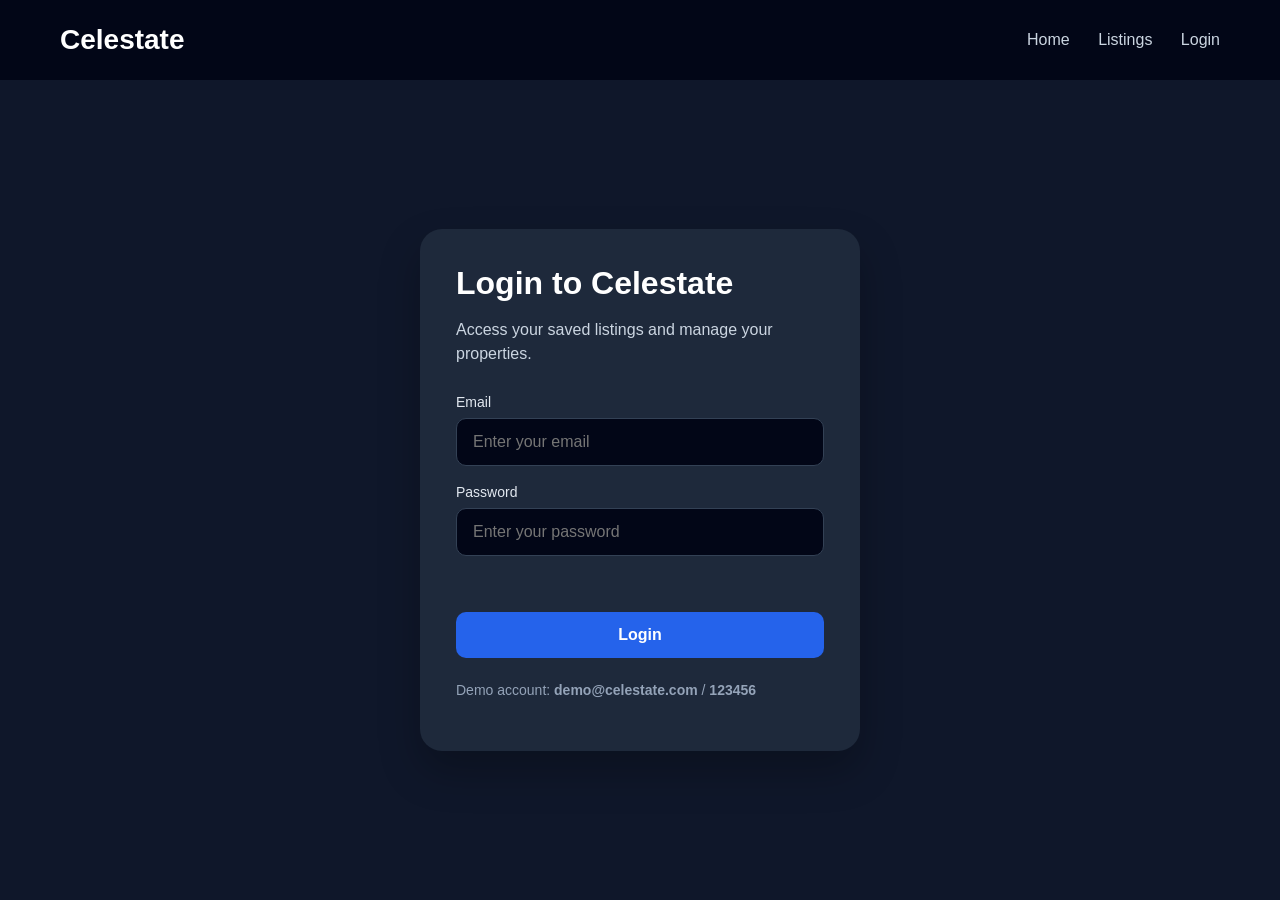
==== login.html @ e8dd61d4 "Initial commit" ====
<!DOCTYPE html>
<html lang="en">
<head>
  <meta charset="UTF-8">

  <meta name="viewport" content="width=device-width, initial-scale=1.0">

  <title>Login | Celestate</title>

  <link rel="stylesheet" href="style.css">
</head>

<body>
  <header class="navbar">
    <h1>Celestate</h1>

    <nav>
      <a href="index.html">Home</a>
      <a href="index.html#listings">Listings</a>
      <a href="login.html">Login</a>
    </nav>
  </header>

  <main class="auth-page">
    <section class="auth-card">
      <h2>Login to Celestate</h2>

      <p class="auth-subtitle">
        Access your saved listings and manage your properties.
      </p>

      <form id="loginForm">
        <div class="form-group">
          <label for="emailInput">Email</label>
          <input
            type="email"
            id="emailInput"
            placeholder="Enter your email"
            required
          >
        </div>

        <div class="form-group">
          <label for="passwordInput">Password</label>
          <input
            type="password"
            id="passwordInput"
            placeholder="Enter your password"
            required
          >
        </div>

        <p id="loginMessage" class="form-message"></p>

        <button type="submit" class="auth-button">
          Login
        </button>
      </form>

      <p class="demo-login">
        Demo account: <strong>demo@celestate.com</strong> / <strong>123456</strong>
      </p>
    </section>
  </main>

  <script src="login.js"></script>
</body>
</html>
---- style.css ----
* {
  box-sizing: border-box;
}

body {
  margin: 0;
  font-family: Arial, sans-serif;
  background-color: #0f172a;
  color: white;
}

.navbar {
  display: flex;
  justify-content: space-between;
  align-items: center;

  padding: 24px 60px;
  background-color: #020617;
}

.navbar h1 {
  margin: 0;
  font-size: 28px;
}

.navbar a {
  color: #cbd5e1;
  text-decoration: none;
  margin-left: 24px;
}

.navbar a:hover {
  color: white;
}

.hero {
  padding: 80px 60px;
  background-color: #1e293b;
}

.hero h2 {
  max-width: 700px;
  font-size: 48px;
  margin-bottom: 20px;
}

.hero p {
  max-width: 600px;
  font-size: 18px;
  color: #cbd5e1;
}

.hero button {
  margin-top: 24px;
  padding: 14px 24px;

  border: none;
  border-radius: 10px;

  background-color: #2563eb;
  color: white;

  font-size: 16px;
  cursor: pointer;
}

.hero button:hover {
  background-color: #1d4ed8;
}

.listings-section {
  padding: 60px;
}

.listings-container {
  display: grid;
  grid-template-columns: repeat(5, 1fr);
  gap: 24px;
}

.listing-card {
  width: 100%;
  padding: 20px;

  border-radius: 18px;
  background-color: #1e293b;
}

.listing-image {
  height: 180px;
  border-radius: 14px;
  background: linear-gradient(135deg, #334155, #020617);
}

.listing-card h3 {
  margin-top: 18px;
  font-size: 22px;
}

.location {
  color: #94a3b8;
}

.price {
  color: #60a5fa;
  font-size: 24px;
  font-weight: bold;
}
.section-header {
  display: flex;
  justify-content: space-between;
  align-items: center;
  margin-bottom: 24px;
}

#searchInput,
#maxPriceInput,
#sortSelect {
  width: 320px;
  padding: 12px 16px;

  border: 1px solid #334155;
  border-radius: 10px;

  background-color: #020617;
  color: white;

  font-size: 16px;
}

#searchInput::placeholder,
#maxPriceInput::placeholder,
#sortSelect {
  color: #64748b;
}

#searchInput:focus,
#maxPriceInput:focus,
#sortSelect:focus {
  outline: none;
  border-color: #60a5fa;
}
.empty-message {
  color: #94a3b8;
  font-size: 18px;
}
.filters {
  display: flex;
  gap: 16px;
}

#maxPriceInput {
  width: 180px;
}
.price-filter {
  display: flex;
  flex-direction: column;
}

.error-message {
  margin: 6px 0 0;
  color: #f87171;
  font-size: 13px;
}
#sortSelect {
  width: 220px;
}
.pagination {
  display: flex;
  justify-content: center;
  align-items: center;
  gap: 12px;

  margin-top: 40px;
}

.pagination button {
  padding: 10px 16px;

  border: 1px solid #334155;
  border-radius: 10px;

  background-color: #020617;
  color: white;

  cursor: pointer;
}

.pagination button:hover {
  background-color: #1e293b;
}

.pagination button.active {
  background-color: #2563eb;
  border-color: #2563eb;
}

.pagination button:disabled {
  opacity: 0.4;
  cursor: not-allowed;
}
.auth-page {
  min-height: calc(100vh - 80px);

  display: flex;
  justify-content: center;
  align-items: center;

  padding: 60px;
}

.auth-card {
  width: 100%;
  max-width: 440px;

  padding: 36px;

  border-radius: 22px;
  background-color: #1e293b;
  box-shadow: 0 20px 40px rgba(0, 0, 0, 0.25);
}

.auth-card h2 {
  margin: 0 0 10px;
  font-size: 32px;
}

.auth-subtitle {
  margin-bottom: 28px;
  color: #cbd5e1;
  line-height: 1.5;
}

.form-group {
  display: flex;
  flex-direction: column;

  margin-bottom: 18px;
}

.form-group label {
  margin-bottom: 8px;
  color: #e2e8f0;
  font-size: 14px;
}

.form-group input {
  padding: 14px 16px;

  border: 1px solid #334155;
  border-radius: 10px;

  background-color: #020617;
  color: white;

  font-size: 16px;
}

.form-group input:focus {
  outline: none;
  border-color: #60a5fa;
}

.auth-button {
  width: 100%;

  margin-top: 12px;
  padding: 14px 18px;

  border: none;
  border-radius: 10px;

  background-color: #2563eb;
  color: white;

  font-size: 16px;
  font-weight: bold;
  cursor: pointer;
}

.auth-button:hover {
  background-color: #1d4ed8;
}

.form-message {
  min-height: 20px;
  margin: 6px 0;

  color: #f87171;
  font-size: 14px;
}

.form-message.success {
  color: #4ade80;
}

.demo-login {
  margin-top: 22px;
  color: #94a3b8;
  font-size: 14px;
  line-height: 1.5;
}

@media (max-width: 1400px) {
  .listings-container {
    grid-template-columns: repeat(4, 1fr);
  }
}

@media (max-width: 1100px) {
  .listings-container {
    grid-template-columns: repeat(3, 1fr);
  }
}

@media (max-width: 800px) {
  .listings-container {
    grid-template-columns: repeat(2, 1fr);
  }
}

@media (max-width: 520px) {
  .listings-container {
    grid-template-columns: 1fr;
  }
}
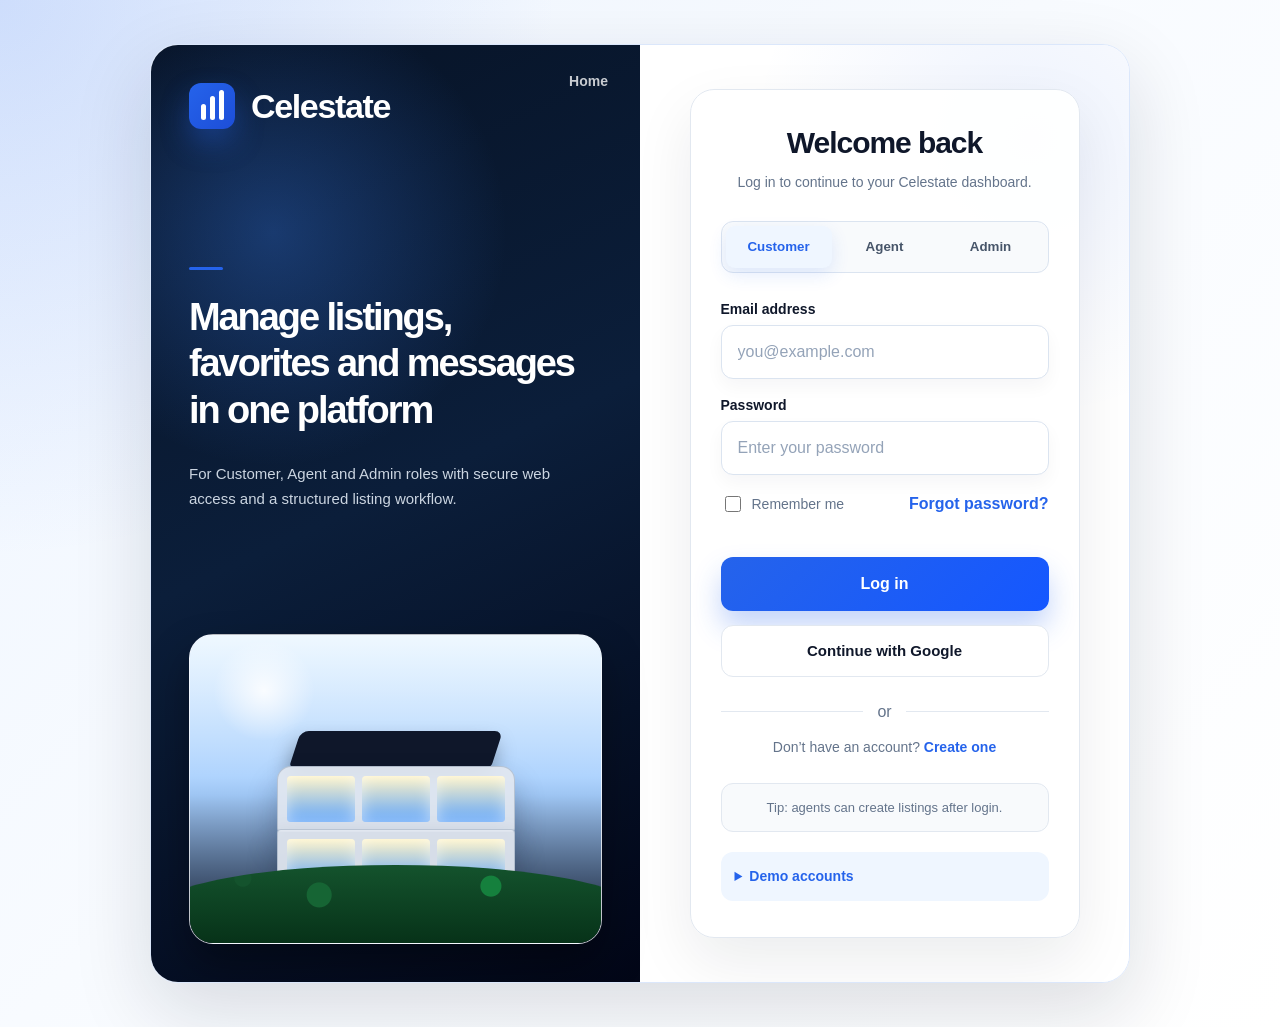
==== commit 6dd026ed: "Add files via upload" ====
--- a/login.html
+++ b/login.html
@@ -2,67 +2,130 @@
 <html lang="en">
 <head>
   <meta charset="UTF-8">
-
   <meta name="viewport" content="width=device-width, initial-scale=1.0">
-
   <title>Login | Celestate</title>
-
   <link rel="stylesheet" href="style.css">
 </head>
 
-<body>
-  <header class="navbar">
-    <h1>Celestate</h1>
+<body class="login-page-body">
+  <main class="login-shell">
+    <section class="login-layout" aria-label="Celestate login page">
+      <div class="login-brand-panel">
+        <a class="login-home-link" href="index.html">Home</a>
 
-    <nav>
-      <a href="index.html">Home</a>
-      <a href="index.html#listings">Listings</a>
-      <a href="login.html">Login</a>
-    </nav>
-  </header>
-
-  <main class="auth-page">
-    <section class="auth-card">
-      <h2>Login to Celestate</h2>
-
-      <p class="auth-subtitle">
-        Access your saved listings and manage your properties.
-      </p>
-
-      <form id="loginForm">
-        <div class="form-group">
-          <label for="emailInput">Email</label>
-          <input
-            type="email"
-            id="emailInput"
-            placeholder="Enter your email"
-            required
-          >
+        <div class="brand-heading">
+          <div class="brand-icon" aria-hidden="true">
+            <span></span>
+            <span></span>
+            <span></span>
+          </div>
+          <h1>Celestate</h1>
         </div>
 
-        <div class="form-group">
-          <label for="passwordInput">Password</label>
-          <input
-            type="password"
-            id="passwordInput"
-            placeholder="Enter your password"
-            required
-          >
+        <div class="brand-copy">
+          <div class="brand-line"></div>
+          <h2>Manage listings, favorites and messages in one platform</h2>
+          <p>
+            For Customer, Agent and Admin roles with secure web access and a structured listing workflow.
+          </p>
         </div>
 
-        <p id="loginMessage" class="form-message"></p>
+        <div class="property-showcase" aria-label="Modern property preview">
+          <div class="showcase-sky"></div>
+          <div class="showcase-house">
+            <div class="house-roof"></div>
+            <div class="house-floor top-floor">
+              <span></span>
+              <span></span>
+              <span></span>
+            </div>
+            <div class="house-floor bottom-floor">
+              <span></span>
+              <span></span>
+              <span></span>
+            </div>
+            <div class="house-steps"></div>
+          </div>
+          <div class="showcase-ground"></div>
+        </div>
+      </div>
 
-        <button type="submit" class="auth-button">
-          Login
-        </button>
-      </form>
+      <div class="login-form-panel">
+        <section class="login-form-card">
+          <h2>Welcome back</h2>
+          <p class="login-subtitle">Log in to continue to your Celestate dashboard.</p>
 
-      <p class="demo-login">
-        Demo account: <strong>demo@celestate.com</strong> / <strong>123456</strong>
-      </p>
+          <div class="role-selector" role="tablist" aria-label="Choose login role">
+            <button type="button" class="role-tab active" data-role="customer">Customer</button>
+            <button type="button" class="role-tab" data-role="agent">Agent</button>
+            <button type="button" class="role-tab" data-role="admin">Admin</button>
+          </div>
+
+          <form id="loginForm">
+            <input type="hidden" id="roleInput" value="customer">
+
+            <div class="form-group light-form-group">
+              <label for="emailInput">Email address</label>
+              <input
+                type="email"
+                id="emailInput"
+                placeholder="you@example.com"
+                autocomplete="email"
+                required
+              >
+            </div>
+
+            <div class="form-group light-form-group">
+              <label for="passwordInput">Password</label>
+              <input
+                type="password"
+                id="passwordInput"
+                placeholder="Enter your password"
+                autocomplete="current-password"
+                required
+              >
+            </div>
+
+            <div class="login-options">
+              <label class="remember-me">
+                <input type="checkbox" id="rememberInput">
+                <span>Remember me</span>
+              </label>
+              <button type="button" class="text-button" id="forgotPasswordButton">Forgot password?</button>
+            </div>
+
+            <p id="loginMessage" class="form-message"></p>
+
+            <button type="submit" class="auth-button primary-login-button">Log in</button>
+            <button type="button" class="google-login-button" id="googleButton">Continue with Google</button>
+          </form>
+
+          <div class="login-divider">
+            <span></span>
+            <p>or</p>
+            <span></span>
+          </div>
+
+          <p class="create-account-text">
+            Don’t have an account?
+            <button type="button" id="createAccountButton">Create one</button>
+          </p>
+
+          <div class="login-tip">
+            Tip: agents can create listings after login.
+          </div>
+
+          <details class="demo-login modern-demo-login">
+            <summary>Demo accounts</summary>
+            <p><strong>Customer:</strong> customer@celestate.com / 123456</p>
+            <p><strong>Agent:</strong> agent@celestate.com / 123456</p>
+            <p><strong>Admin:</strong> admin@celestate.com / 123456</p>
+          </details>
+        </section>
+      </div>
     </section>
   </main>
 
   <script src="login.js"></script>
 </body>
-</html>+</html>
--- a/style.css
+++ b/style.css
@@ -324,3 +324,3137 @@
     grid-template-columns: 1fr;
   }
 }
+
+/* Login redesign inspired by the provided Celestate user-guide mockup */
+body.login-page-body {
+  min-height: 100vh;
+  margin: 0;
+  background:
+    radial-gradient(circle at top left, rgba(37, 99, 235, 0.16), transparent 34%),
+    linear-gradient(135deg, #eef5ff 0%, #f8fbff 45%, #ffffff 100%);
+  color: #0f172a;
+}
+
+.login-shell {
+  min-height: 100vh;
+  display: flex;
+  align-items: center;
+  justify-content: center;
+  padding: 44px 24px;
+}
+
+.login-layout {
+  width: min(100%, 980px);
+  min-height: 690px;
+  display: grid;
+  grid-template-columns: 1fr 1fr;
+  overflow: hidden;
+  border: 1px solid #dbe7fb;
+  border-radius: 28px;
+  background: rgba(255, 255, 255, 0.92);
+  box-shadow: 0 28px 80px rgba(15, 23, 42, 0.14);
+}
+
+.login-brand-panel {
+  position: relative;
+  display: flex;
+  flex-direction: column;
+  justify-content: space-between;
+  min-height: 690px;
+  padding: 38px;
+  background:
+    radial-gradient(circle at 25% 20%, rgba(59, 130, 246, 0.32), transparent 28%),
+    linear-gradient(155deg, #071326 0%, #0b1e3a 48%, #020617 100%);
+  color: #ffffff;
+}
+
+.login-home-link {
+  position: absolute;
+  top: 28px;
+  right: 32px;
+  color: rgba(255, 255, 255, 0.78);
+  text-decoration: none;
+  font-size: 14px;
+  font-weight: 700;
+}
+
+.login-home-link:hover {
+  color: #ffffff;
+}
+
+.brand-heading {
+  display: flex;
+  align-items: center;
+  gap: 16px;
+  margin-bottom: 62px;
+}
+
+.brand-icon {
+  width: 46px;
+  height: 46px;
+  display: flex;
+  align-items: end;
+  justify-content: center;
+  gap: 4px;
+  padding: 9px;
+  border-radius: 12px;
+  background: linear-gradient(135deg, #2563eb, #1d4ed8);
+  box-shadow: 0 14px 28px rgba(37, 99, 235, 0.35);
+}
+
+.brand-icon span {
+  width: 5px;
+  border-radius: 999px;
+  background: #ffffff;
+}
+
+.brand-icon span:nth-child(1) {
+  height: 16px;
+}
+
+.brand-icon span:nth-child(2) {
+  height: 24px;
+}
+
+.brand-icon span:nth-child(3) {
+  height: 30px;
+}
+
+.brand-heading h1 {
+  margin: 0;
+  font-size: 34px;
+  line-height: 1;
+  letter-spacing: -0.04em;
+}
+
+.brand-copy {
+  max-width: 385px;
+}
+
+.brand-line {
+  width: 34px;
+  height: 3px;
+  margin-bottom: 24px;
+  border-radius: 999px;
+  background: #2563eb;
+}
+
+.brand-copy h2 {
+  margin: 0 0 28px;
+  font-size: 38px;
+  line-height: 1.22;
+  letter-spacing: -0.055em;
+}
+
+.brand-copy p {
+  margin: 0;
+  color: #cbd5e1;
+  font-size: 15px;
+  line-height: 1.7;
+}
+
+.property-showcase {
+  position: relative;
+  height: 310px;
+  overflow: hidden;
+  margin-top: 46px;
+  border: 1px solid rgba(255, 255, 255, 0.7);
+  border-radius: 24px;
+  background: linear-gradient(180deg, #dbeafe 0%, #bfdbfe 46%, #0f172a 100%);
+  box-shadow: 0 22px 42px rgba(0, 0, 0, 0.35);
+}
+
+.showcase-sky {
+  position: absolute;
+  inset: 0;
+  background:
+    radial-gradient(circle at 18% 18%, rgba(255, 255, 255, 0.86), transparent 12%),
+    linear-gradient(180deg, rgba(240, 249, 255, 0.95), rgba(147, 197, 253, 0.55) 52%, rgba(15, 23, 42, 0.8));
+}
+
+.showcase-ground {
+  position: absolute;
+  left: -8%;
+  right: -8%;
+  bottom: -10px;
+  height: 88px;
+  border-radius: 50% 50% 0 0;
+  background:
+    radial-gradient(circle at 18% 15%, #14532d 0 8px, transparent 9px),
+    radial-gradient(circle at 34% 34%, #166534 0 12px, transparent 13px),
+    radial-gradient(circle at 70% 24%, #15803d 0 10px, transparent 11px),
+    linear-gradient(180deg, #14532d, #052e16);
+}
+
+.showcase-house {
+  position: absolute;
+  left: 50%;
+  bottom: 50px;
+  width: 238px;
+  height: 162px;
+  transform: translateX(-50%);
+}
+
+.house-roof {
+  position: absolute;
+  left: 18px;
+  top: 0;
+  width: 202px;
+  height: 36px;
+  transform: skewX(-18deg);
+  border-radius: 8px 8px 4px 4px;
+  background: #0f172a;
+  box-shadow: 0 12px 20px rgba(0, 0, 0, 0.35);
+}
+
+.house-floor {
+  position: absolute;
+  left: 0;
+  width: 238px;
+  height: 66px;
+  display: grid;
+  grid-template-columns: repeat(3, 1fr);
+  gap: 7px;
+  padding: 9px;
+  border: 1px solid rgba(148, 163, 184, 0.52);
+  background: rgba(226, 232, 240, 0.92);
+  box-shadow: 0 18px 30px rgba(15, 23, 42, 0.28);
+}
+
+.house-floor span {
+  border-radius: 4px;
+  background: linear-gradient(180deg, #fef3c7, #60a5fa);
+  box-shadow: inset 0 0 16px rgba(255, 255, 255, 0.55);
+}
+
+.top-floor {
+  top: 35px;
+  border-radius: 14px 14px 4px 4px;
+}
+
+.bottom-floor {
+  top: 98px;
+  border-radius: 4px 4px 14px 14px;
+}
+
+.house-steps {
+  position: absolute;
+  left: 82px;
+  bottom: -23px;
+  width: 76px;
+  height: 28px;
+  border-radius: 4px;
+  background: repeating-linear-gradient(180deg, #cbd5e1 0 6px, #94a3b8 6px 8px);
+}
+
+.login-form-panel {
+  display: flex;
+  align-items: center;
+  justify-content: center;
+  padding: 44px 40px;
+  background:
+    radial-gradient(circle at 80% 10%, rgba(37, 99, 235, 0.08), transparent 30%),
+    #ffffff;
+}
+
+.login-form-card {
+  width: min(100%, 390px);
+  padding: 36px 30px;
+  border: 1px solid #e2e8f0;
+  border-radius: 24px;
+  background: rgba(255, 255, 255, 0.96);
+  box-shadow: 0 24px 60px rgba(15, 23, 42, 0.08);
+}
+
+.login-form-card h2 {
+  margin: 0 0 10px;
+  color: #0f172a;
+  text-align: center;
+  font-size: 30px;
+  line-height: 1.15;
+  letter-spacing: -0.035em;
+}
+
+.login-subtitle {
+  margin: 0 0 28px;
+  color: #64748b;
+  text-align: center;
+  font-size: 14px;
+  line-height: 1.6;
+}
+
+.role-selector {
+  display: grid;
+  grid-template-columns: repeat(3, 1fr);
+  margin-bottom: 28px;
+  padding: 4px;
+  border: 1px solid #dbe4f0;
+  border-radius: 12px;
+  background: #f8fafc;
+}
+
+.role-tab {
+  min-height: 42px;
+  border: 0;
+  border-radius: 9px;
+  background: transparent;
+  color: #475569;
+  font-weight: 700;
+  cursor: pointer;
+}
+
+.role-tab.active {
+  background: #eff6ff;
+  color: #2563eb;
+  box-shadow: 0 7px 18px rgba(37, 99, 235, 0.12);
+}
+
+.light-form-group {
+  margin-bottom: 18px;
+}
+
+.light-form-group label {
+  color: #0f172a;
+  font-size: 14px;
+  font-weight: 800;
+}
+
+.light-form-group input {
+  width: 100%;
+  min-height: 54px;
+  border: 1px solid #dbe4f0;
+  border-radius: 12px;
+  background: #ffffff;
+  color: #0f172a;
+  box-shadow: 0 8px 18px rgba(15, 23, 42, 0.04);
+}
+
+.light-form-group input::placeholder {
+  color: #94a3b8;
+}
+
+.light-form-group input:focus {
+  border-color: #2563eb;
+  box-shadow: 0 0 0 4px rgba(37, 99, 235, 0.12);
+}
+
+.login-options {
+  display: flex;
+  align-items: center;
+  justify-content: space-between;
+  gap: 16px;
+  margin: 2px 0 10px;
+}
+
+.remember-me {
+  display: flex;
+  align-items: center;
+  gap: 8px;
+  color: #64748b;
+  font-size: 14px;
+}
+
+.remember-me input {
+  width: 16px;
+  height: 16px;
+  accent-color: #2563eb;
+}
+
+.text-button,
+.create-account-text button {
+  border: 0;
+  background: none;
+  color: #2563eb;
+  font: inherit;
+  font-weight: 800;
+  cursor: pointer;
+  padding: 0;
+}
+
+.text-button:hover,
+.create-account-text button:hover {
+  color: #1d4ed8;
+  text-decoration: underline;
+}
+
+.login-form-card .form-message {
+  min-height: 22px;
+  margin: 8px 0 10px;
+  color: #dc2626;
+  font-size: 14px;
+  line-height: 1.45;
+}
+
+.login-form-card .form-message.success {
+  color: #16a34a;
+}
+
+.primary-login-button {
+  min-height: 54px;
+  margin-top: 0;
+  border-radius: 12px;
+  background: linear-gradient(135deg, #2563eb, #1557ff);
+  box-shadow: 0 16px 28px rgba(37, 99, 235, 0.27);
+}
+
+.primary-login-button:hover {
+  background: linear-gradient(135deg, #1d4ed8, #1746d3);
+}
+
+.google-login-button {
+  width: 100%;
+  min-height: 52px;
+  margin-top: 14px;
+  border: 1px solid #e2e8f0;
+  border-radius: 12px;
+  background: #ffffff;
+  color: #0f172a;
+  font-size: 15px;
+  font-weight: 800;
+  cursor: pointer;
+}
+
+.google-login-button:hover {
+  background: #f8fafc;
+}
+
+.login-divider {
+  display: grid;
+  grid-template-columns: 1fr auto 1fr;
+  align-items: center;
+  gap: 14px;
+  margin: 26px 0 18px;
+  color: #64748b;
+}
+
+.login-divider span {
+  height: 1px;
+  background: #e2e8f0;
+}
+
+.login-divider p {
+  margin: 0;
+}
+
+.create-account-text {
+  margin: 0;
+  color: #64748b;
+  text-align: center;
+  font-size: 14px;
+}
+
+.login-tip {
+  margin-top: 28px;
+  padding: 16px;
+  border: 1px solid #e2e8f0;
+  border-radius: 12px;
+  background: #f8fafc;
+  color: #64748b;
+  text-align: center;
+  font-size: 13px;
+}
+
+.modern-demo-login {
+  margin-top: 20px;
+  padding: 14px;
+  border-radius: 12px;
+  background: #eff6ff;
+  color: #334155;
+}
+
+.modern-demo-login summary {
+  color: #2563eb;
+  font-weight: 800;
+  cursor: pointer;
+}
+
+.modern-demo-login p {
+  margin: 10px 0 0;
+  font-size: 13px;
+}
+
+@media (max-width: 980px) {
+  .login-layout {
+    grid-template-columns: 1fr;
+    min-height: auto;
+  }
+
+  .login-brand-panel {
+    min-height: auto;
+  }
+
+  .brand-copy h2 {
+    font-size: 32px;
+  }
+
+  .property-showcase {
+    height: 260px;
+  }
+}
+
+@media (max-width: 620px) {
+  .login-shell {
+    padding: 20px 14px;
+  }
+
+  .login-brand-panel,
+  .login-form-panel {
+    padding: 28px 20px;
+  }
+
+  .login-form-card {
+    padding: 28px 20px;
+  }
+
+  .brand-heading h1 {
+    font-size: 28px;
+  }
+
+  .brand-copy h2 {
+    font-size: 28px;
+  }
+
+  .login-options {
+    align-items: flex-start;
+    flex-direction: column;
+  }
+}
+
+/* Customer listing details feature */
+.nav-user {
+  color: #cbd5e1;
+  margin-left: 24px;
+  font-size: 14px;
+}
+
+.nav-logout {
+  margin-left: 14px;
+  padding: 8px 12px;
+  border: 1px solid #334155;
+  border-radius: 10px;
+  background: #020617;
+  color: #e2e8f0;
+  cursor: pointer;
+}
+
+.nav-logout:hover {
+  background: #1e293b;
+  color: white;
+}
+
+.listing-card {
+  cursor: pointer;
+  transition: transform 0.2s ease, box-shadow 0.2s ease, border-color 0.2s ease;
+  border: 1px solid transparent;
+}
+
+.listing-card:hover,
+.listing-card:focus {
+  transform: translateY(-4px);
+  border-color: #2563eb;
+  box-shadow: 0 18px 36px rgba(0, 0, 0, 0.25);
+  outline: none;
+}
+
+.listing-image {
+  display: flex;
+  align-items: flex-end;
+  padding: 16px;
+  overflow: hidden;
+}
+
+.listing-image span {
+  display: inline-flex;
+  padding: 8px 12px;
+  border-radius: 999px;
+  background: rgba(15, 23, 42, 0.72);
+  color: #e2e8f0;
+  font-size: 13px;
+  font-weight: 700;
+}
+
+.listing-status-row {
+  display: flex;
+  justify-content: space-between;
+  gap: 10px;
+  margin-top: 16px;
+}
+
+.listing-status,
+.listing-type {
+  display: inline-flex;
+  align-items: center;
+  padding: 6px 10px;
+  border-radius: 999px;
+  font-size: 12px;
+  font-weight: 700;
+}
+
+.listing-status {
+  background: rgba(37, 99, 235, 0.18);
+  color: #93c5fd;
+}
+
+.listing-type {
+  background: rgba(148, 163, 184, 0.14);
+  color: #cbd5e1;
+}
+
+.details-button {
+  width: 100%;
+  margin-top: 16px;
+  padding: 11px 14px;
+  border: none;
+  border-radius: 10px;
+  background: #2563eb;
+  color: white;
+  font-size: 14px;
+  font-weight: 700;
+  cursor: pointer;
+}
+
+.details-button:hover {
+  background: #1d4ed8;
+}
+
+body.modal-open {
+  overflow: hidden;
+}
+
+.modal-overlay {
+  position: fixed;
+  inset: 0;
+  z-index: 1000;
+  display: none;
+  align-items: center;
+  justify-content: center;
+  padding: 30px;
+  background: rgba(2, 6, 23, 0.72);
+  backdrop-filter: blur(8px);
+}
+
+.modal-overlay.show {
+  display: flex;
+}
+
+.modal-card {
+  position: relative;
+  width: min(920px, 100%);
+  max-height: 92vh;
+  overflow-y: auto;
+  padding: 28px;
+  border: 1px solid rgba(148, 163, 184, 0.25);
+  border-radius: 24px;
+  background: #0f172a;
+  color: white;
+  box-shadow: 0 30px 80px rgba(0, 0, 0, 0.45);
+}
+
+.modal-close {
+  position: absolute;
+  top: 18px;
+  right: 18px;
+  width: 38px;
+  height: 38px;
+  border: 1px solid #334155;
+  border-radius: 999px;
+  background: #020617;
+  color: #e2e8f0;
+  font-size: 28px;
+  line-height: 1;
+  cursor: pointer;
+}
+
+.modal-close:hover {
+  background: #1e293b;
+}
+
+.details-hero {
+  display: grid;
+  grid-template-columns: 1fr 1fr;
+  gap: 24px;
+  align-items: stretch;
+  margin-bottom: 24px;
+}
+
+.details-image {
+  min-height: 300px;
+  display: flex;
+  align-items: flex-end;
+  padding: 22px;
+  border-radius: 20px;
+  background: linear-gradient(135deg, #475569, #020617 70%);
+}
+
+.details-image span {
+  padding: 10px 14px;
+  border-radius: 999px;
+  background: rgba(15, 23, 42, 0.75);
+  color: #e2e8f0;
+  font-weight: 700;
+}
+
+.details-summary {
+  display: flex;
+  flex-direction: column;
+  justify-content: center;
+  padding: 24px;
+  border: 1px solid #334155;
+  border-radius: 20px;
+  background: #1e293b;
+}
+
+.details-summary h2 {
+  margin: 16px 0 10px;
+  font-size: 34px;
+  line-height: 1.12;
+}
+
+.details-location {
+  margin: 0 0 12px;
+  color: #94a3b8;
+}
+
+.details-price {
+  margin: 0;
+  color: #60a5fa;
+  font-size: 32px;
+  font-weight: 800;
+}
+
+.details-grid {
+  display: grid;
+  grid-template-columns: repeat(4, 1fr);
+  gap: 14px;
+  margin-bottom: 24px;
+}
+
+.details-grid div {
+  padding: 18px;
+  border: 1px solid #334155;
+  border-radius: 16px;
+  background: #020617;
+}
+
+.details-grid strong,
+.details-grid span {
+  display: block;
+}
+
+.details-grid strong {
+  font-size: 22px;
+  margin-bottom: 6px;
+}
+
+.details-grid span {
+  color: #94a3b8;
+  font-size: 14px;
+}
+
+.details-section {
+  margin-top: 22px;
+}
+
+.details-section h3,
+.agent-card h3 {
+  margin: 0 0 10px;
+  font-size: 22px;
+}
+
+.details-section p {
+  margin: 0;
+  color: #cbd5e1;
+  line-height: 1.7;
+}
+
+.feature-list {
+  display: flex;
+  flex-wrap: wrap;
+  gap: 10px;
+  padding: 0;
+  margin: 0;
+  list-style: none;
+}
+
+.feature-list li {
+  padding: 9px 12px;
+  border: 1px solid #334155;
+  border-radius: 999px;
+  background: #020617;
+  color: #cbd5e1;
+  font-size: 14px;
+}
+
+.agent-card {
+  display: flex;
+  justify-content: space-between;
+  align-items: center;
+  gap: 20px;
+  margin-top: 26px;
+  padding: 20px;
+  border: 1px solid #334155;
+  border-radius: 18px;
+  background: #1e293b;
+}
+
+.agent-card p {
+  margin: 4px 0;
+  color: #cbd5e1;
+}
+
+.inquiry-button,
+.modal-secondary-button,
+.modal-primary-link {
+  display: inline-flex;
+  justify-content: center;
+  align-items: center;
+  padding: 12px 18px;
+  border: none;
+  border-radius: 12px;
+  background: #2563eb;
+  color: white;
+  font-size: 14px;
+  font-weight: 700;
+  text-decoration: none;
+  cursor: pointer;
+}
+
+.inquiry-button:hover,
+.modal-secondary-button:hover,
+.modal-primary-link:hover {
+  background: #1d4ed8;
+}
+
+.modal-notice {
+  padding: 40px 20px 24px;
+  text-align: center;
+}
+
+.modal-notice h2 {
+  margin: 0 0 12px;
+  font-size: 32px;
+}
+
+.modal-notice p {
+  max-width: 520px;
+  margin: 0 auto 22px;
+  color: #cbd5e1;
+  line-height: 1.6;
+}
+
+@media (max-width: 820px) {
+  .details-hero,
+  .details-grid {
+    grid-template-columns: 1fr;
+  }
+
+  .agent-card {
+    align-items: stretch;
+    flex-direction: column;
+  }
+
+  .inquiry-button {
+    width: 100%;
+  }
+}
+
+/* Customer favorites feature */
+.nav-admin {
+  color: #fde68a;
+  font-weight: 700;
+}
+
+.nav-favorites {
+  color: #93c5fd;
+  font-weight: 700;
+}
+
+.favorites-section {
+  padding: 0 60px 70px;
+}
+
+.favorites-section[hidden] {
+  display: none;
+}
+
+.favorites-header {
+  display: flex;
+  justify-content: space-between;
+  align-items: flex-end;
+  gap: 24px;
+  margin-bottom: 16px;
+  padding: 26px;
+  border: 1px solid #334155;
+  border-radius: 22px;
+  background: linear-gradient(135deg, #1e293b, #111827);
+}
+
+.section-kicker {
+  margin: 0 0 8px;
+  color: #60a5fa;
+  font-size: 13px;
+  font-weight: 800;
+  letter-spacing: 0.06em;
+  text-transform: uppercase;
+}
+
+.favorites-header h2 {
+  margin: 0 0 8px;
+  font-size: 34px;
+}
+
+.favorites-header p:not(.section-kicker) {
+  margin: 0;
+  color: #cbd5e1;
+}
+
+.favorites-count {
+  margin: 0 0 18px;
+  color: #94a3b8;
+  font-size: 15px;
+}
+
+.secondary-action-button {
+  padding: 12px 18px;
+  border: 1px solid #334155;
+  border-radius: 12px;
+  background: #020617;
+  color: #e2e8f0;
+  font-size: 14px;
+  font-weight: 700;
+  cursor: pointer;
+}
+
+.secondary-action-button:hover {
+  background: #1e293b;
+  color: white;
+}
+
+.favorite-button {
+  position: absolute;
+  top: 14px;
+  right: 14px;
+  z-index: 3;
+  width: 42px;
+  height: 42px;
+  display: inline-flex;
+  justify-content: center;
+  align-items: center;
+  border: 1px solid rgba(226, 232, 240, 0.7);
+  border-radius: 999px;
+  background: rgba(255, 255, 255, 0.92);
+  color: #2563eb;
+  font-size: 26px;
+  font-weight: 900;
+  line-height: 1;
+  cursor: pointer;
+  box-shadow: 0 10px 24px rgba(2, 6, 23, 0.28);
+  transition: transform 0.18s ease, background 0.18s ease, color 0.18s ease;
+}
+
+.favorite-button:hover,
+.favorite-button:focus {
+  transform: scale(1.08);
+  outline: none;
+}
+
+.favorite-button.active {
+  background: #2563eb;
+  border-color: #2563eb;
+  color: white;
+}
+
+.listing-image,
+.details-image {
+  position: relative;
+}
+
+.details-favorite-button {
+  top: 20px;
+  right: 20px;
+}
+
+.empty-favorites-card {
+  grid-column: 1 / -1;
+  padding: 34px;
+  border: 1px dashed #334155;
+  border-radius: 20px;
+  background: #1e293b;
+  text-align: center;
+}
+
+.empty-favorites-card h3 {
+  margin: 0 0 10px;
+  font-size: 24px;
+}
+
+.empty-favorites-card p {
+  margin: 0 auto 18px;
+  max-width: 520px;
+  color: #cbd5e1;
+  line-height: 1.6;
+}
+
+/* Admin dashboard feature */
+.admin-section {
+  padding: 0 60px 70px;
+}
+
+.admin-header {
+  display: flex;
+  justify-content: space-between;
+  align-items: flex-end;
+  gap: 24px;
+  margin-bottom: 18px;
+  padding: 26px;
+  border: 1px solid #334155;
+  border-radius: 22px;
+  background: linear-gradient(135deg, #0f172a, #111827 60%, #1e293b);
+}
+
+.admin-header h2,
+.admin-panel-header h3 {
+  margin: 0;
+}
+
+.admin-header p:not(.section-kicker),
+.admin-panel-header p,
+.admin-cell-subtitle,
+.admin-cell-meta {
+  color: #cbd5e1;
+}
+
+.admin-notice-banner {
+  min-height: 24px;
+  margin: 0 0 16px;
+  padding: 0 4px;
+  color: #94a3b8;
+  font-size: 14px;
+}
+
+.admin-notice-banner.success {
+  color: #4ade80;
+}
+
+.admin-notice-banner.error {
+  color: #fca5a5;
+}
+
+.admin-summary-grid,
+.admin-panels-grid,
+.admin-analytics-grid {
+  display: grid;
+  gap: 18px;
+}
+
+.admin-summary-grid {
+  grid-template-columns: repeat(4, minmax(0, 1fr));
+  margin-bottom: 18px;
+}
+
+.admin-summary-card,
+.admin-panel,
+.analytics-card,
+.admin-metric-card {
+  border: 1px solid #334155;
+  border-radius: 22px;
+  background: #111827;
+  box-shadow: 0 18px 36px rgba(2, 6, 23, 0.18);
+}
+
+.admin-summary-card {
+  padding: 22px;
+}
+
+.admin-summary-card p,
+.admin-metric-card p {
+  margin: 0 0 12px;
+  color: #93c5fd;
+  font-size: 13px;
+  font-weight: 800;
+  letter-spacing: 0.05em;
+  text-transform: uppercase;
+}
+
+.admin-summary-card strong,
+.admin-metric-card strong {
+  display: block;
+  margin-bottom: 8px;
+  font-size: 28px;
+}
+
+.admin-summary-card span,
+.admin-metric-card span {
+  color: #cbd5e1;
+  font-size: 14px;
+  line-height: 1.6;
+}
+
+.admin-panels-grid {
+  grid-template-columns: repeat(2, minmax(0, 1fr));
+  margin-bottom: 18px;
+}
+
+.admin-panel {
+  padding: 22px;
+}
+
+.admin-panel-header {
+  margin-bottom: 18px;
+}
+
+.admin-panel-header h3 {
+  margin-top: 4px;
+  font-size: 24px;
+}
+
+.admin-table-wrapper {
+  overflow-x: auto;
+}
+
+.admin-table {
+  width: 100%;
+  border-collapse: collapse;
+  min-width: 760px;
+}
+
+.admin-table th,
+.admin-table td {
+  padding: 14px 12px;
+  border-bottom: 1px solid rgba(51, 65, 85, 0.9);
+  vertical-align: top;
+  text-align: left;
+}
+
+.admin-table th {
+  color: #94a3b8;
+  font-size: 12px;
+  font-weight: 800;
+  letter-spacing: 0.08em;
+  text-transform: uppercase;
+}
+
+.admin-cell-title {
+  color: white;
+  font-weight: 800;
+}
+
+.admin-cell-subtitle {
+  margin-top: 4px;
+  font-size: 13px;
+}
+
+.admin-cell-meta {
+  margin-top: 4px;
+  font-size: 12px;
+}
+
+.admin-select,
+.admin-reason-input {
+  width: 100%;
+  border: 1px solid #334155;
+  border-radius: 12px;
+  background: #020617;
+  color: white;
+}
+
+.admin-select {
+  min-height: 42px;
+  padding: 10px 12px;
+}
+
+.admin-reason-input {
+  min-height: 76px;
+  padding: 10px 12px;
+  resize: vertical;
+}
+
+.admin-status-pill {
+  display: inline-flex;
+  align-items: center;
+  padding: 7px 11px;
+  border-radius: 999px;
+  font-size: 12px;
+  font-weight: 800;
+  text-transform: capitalize;
+}
+
+.status-active,
+.status-approved {
+  background: rgba(34, 197, 94, 0.16);
+  color: #86efac;
+}
+
+.status-inactive,
+.status-pending {
+  background: rgba(250, 204, 21, 0.16);
+  color: #fde68a;
+}
+
+.status-rejected,
+.status-archived {
+  background: rgba(248, 113, 113, 0.16);
+  color: #fca5a5;
+}
+
+.admin-action-stack {
+  display: flex;
+  flex-wrap: wrap;
+  gap: 8px;
+}
+
+.admin-action-button {
+  padding: 10px 12px;
+  border: 1px solid #334155;
+  border-radius: 10px;
+  background: #020617;
+  color: white;
+  font-size: 13px;
+  font-weight: 700;
+  cursor: pointer;
+}
+
+.admin-action-button:hover {
+  background: #1e293b;
+}
+
+.admin-action-button--danger {
+  border-color: rgba(248, 113, 113, 0.35);
+  color: #fca5a5;
+}
+
+.admin-action-button--ghost {
+  color: #cbd5e1;
+}
+
+.admin-metric-row {
+  display: grid;
+  grid-template-columns: repeat(3, minmax(0, 1fr));
+  gap: 16px;
+  margin-bottom: 18px;
+}
+
+.admin-metric-card,
+.analytics-card {
+  padding: 20px;
+}
+
+.admin-analytics-grid {
+  grid-template-columns: repeat(2, minmax(0, 1fr));
+}
+
+.analytics-card h4 {
+  margin: 0 0 14px;
+  font-size: 18px;
+}
+
+.analytics-list {
+  margin: 0;
+  padding-left: 20px;
+}
+
+.analytics-list li {
+  display: flex;
+  justify-content: space-between;
+  gap: 12px;
+  padding: 10px 0;
+  border-bottom: 1px solid rgba(51, 65, 85, 0.5);
+}
+
+.analytics-list li:last-child {
+  border-bottom: 0;
+}
+
+.analytics-list span {
+  color: #e2e8f0;
+}
+
+.analytics-bars {
+  display: grid;
+  gap: 12px;
+}
+
+.analytics-bar-row {
+  display: grid;
+  grid-template-columns: 132px 1fr 36px;
+  gap: 12px;
+  align-items: center;
+}
+
+.analytics-bar-row span {
+  color: #cbd5e1;
+  font-size: 13px;
+}
+
+.analytics-bar-track {
+  height: 10px;
+  border-radius: 999px;
+  overflow: hidden;
+  background: #020617;
+}
+
+.analytics-bar-fill {
+  height: 100%;
+  border-radius: inherit;
+  background: linear-gradient(90deg, #2563eb, #60a5fa);
+}
+
+.analytics-bar-fill--gold {
+  background: linear-gradient(90deg, #f59e0b, #fde68a);
+}
+
+.admin-table .admin-action-button:disabled,
+.admin-select:disabled {
+  cursor: not-allowed;
+  opacity: 0.6;
+}
+
+@media (max-width: 1100px) {
+  .admin-summary-grid,
+  .admin-panels-grid,
+  .admin-analytics-grid,
+  .admin-metric-row {
+    grid-template-columns: 1fr;
+  }
+}
+
+@media (max-width: 800px) {
+  .favorites-section {
+    padding: 0 24px 50px;
+  }
+
+  .favorites-header {
+    align-items: stretch;
+    flex-direction: column;
+  }
+
+  .secondary-action-button {
+    width: 100%;
+  }
+
+  .admin-section {
+    padding: 0 24px 50px;
+  }
+
+  .admin-header {
+    align-items: stretch;
+    flex-direction: column;
+  }
+
+  .admin-action-stack {
+    flex-direction: column;
+  }
+
+  .admin-action-button,
+  .admin-select,
+  .admin-reason-input {
+    width: 100%;
+  }
+
+  .analytics-bar-row {
+    grid-template-columns: 1fr;
+  }
+}
+
+/* Customer send inquiry feature */
+.inquiry-section {
+  margin-top: 28px;
+  padding: 24px;
+  border: 1px solid #334155;
+  border-radius: 22px;
+  background: linear-gradient(135deg, #1e293b, #0f172a);
+  scroll-margin-top: 24px;
+}
+
+.inquiry-intro {
+  margin-bottom: 22px;
+}
+
+.inquiry-intro h3 {
+  margin: 0 0 10px;
+  font-size: 28px;
+}
+
+.inquiry-intro p:not(.section-kicker) {
+  max-width: 720px;
+  margin: 0;
+  color: #cbd5e1;
+  line-height: 1.7;
+}
+
+.inquiry-layout {
+  display: grid;
+  grid-template-columns: 260px 1fr;
+  gap: 24px;
+  align-items: start;
+}
+
+.agent-profile-card {
+  padding: 22px;
+  border: 1px solid #334155;
+  border-radius: 18px;
+  background: #020617;
+}
+
+.agent-avatar {
+  width: 64px;
+  height: 64px;
+  display: flex;
+  align-items: center;
+  justify-content: center;
+  margin-bottom: 16px;
+  border-radius: 999px;
+  background: #2563eb;
+  color: white;
+  font-size: 22px;
+  font-weight: 900;
+}
+
+.agent-profile-card h4 {
+  margin: 0 0 6px;
+  font-size: 20px;
+}
+
+.agent-profile-card p {
+  margin: 0 0 18px;
+  color: #94a3b8;
+}
+
+.agent-profile-card ul {
+  padding: 0;
+  margin: 0;
+  list-style: none;
+}
+
+.agent-profile-card li {
+  padding: 10px 0;
+  border-top: 1px solid #1e293b;
+  color: #cbd5e1;
+  font-size: 14px;
+  word-break: break-word;
+}
+
+.inquiry-form {
+  padding: 22px;
+  border: 1px solid #334155;
+  border-radius: 18px;
+  background: #020617;
+}
+
+.inquiry-form-grid {
+  display: grid;
+  grid-template-columns: repeat(2, 1fr);
+  gap: 16px;
+}
+
+.inquiry-field input,
+.inquiry-field textarea {
+  width: 100%;
+  padding: 14px 16px;
+  border: 1px solid #334155;
+  border-radius: 10px;
+  background-color: #0f172a;
+  color: white;
+  font: inherit;
+  resize: vertical;
+}
+
+.inquiry-field textarea {
+  min-height: 140px;
+  line-height: 1.6;
+}
+
+.inquiry-field input:focus,
+.inquiry-field textarea:focus {
+  outline: none;
+  border-color: #60a5fa;
+}
+
+.inquiry-submit-button {
+  width: 100%;
+  margin-top: 6px;
+  padding: 14px 18px;
+  border: none;
+  border-radius: 12px;
+  background: #2563eb;
+  color: white;
+  font-size: 16px;
+  font-weight: 800;
+  cursor: pointer;
+}
+
+.inquiry-submit-button:hover {
+  background: #1d4ed8;
+}
+
+.inquiry-security-note {
+  margin: 14px 0 0;
+  color: #94a3b8;
+  text-align: center;
+  font-size: 13px;
+  line-height: 1.5;
+}
+
+@media (max-width: 820px) {
+  .inquiry-layout,
+  .inquiry-form-grid {
+    grid-template-columns: 1fr;
+  }
+}
+
+/* Agent function 1: create and submit property listings */
+.agent-section {
+  padding: 60px;
+  background: #0f172a;
+  color: #ffffff;
+}
+
+.agent-header {
+  display: flex;
+  justify-content: space-between;
+  align-items: flex-start;
+  gap: 24px;
+  margin-bottom: 24px;
+}
+
+.agent-header h2 {
+  margin: 6px 0 10px;
+  font-size: 36px;
+  letter-spacing: -0.04em;
+}
+
+.agent-header p {
+  margin: 0;
+  color: #cbd5e1;
+}
+
+.agent-dashboard-grid {
+  display: grid;
+  grid-template-columns: minmax(0, 1.35fr) minmax(360px, 0.65fr);
+  gap: 24px;
+  align-items: start;
+}
+
+.agent-panel {
+  padding: 28px;
+  border: 1px solid rgba(148, 163, 184, 0.18);
+  border-radius: 22px;
+  background: #1e293b;
+  box-shadow: 0 24px 50px rgba(2, 6, 23, 0.24);
+}
+
+.agent-panel-header {
+  display: flex;
+  justify-content: space-between;
+  align-items: flex-start;
+  gap: 18px;
+  margin-bottom: 24px;
+}
+
+.agent-panel-header h3 {
+  margin: 5px 0 0;
+  font-size: 24px;
+}
+
+.agent-panel-header p {
+  max-width: 340px;
+  margin: 0;
+  color: #94a3b8;
+  line-height: 1.55;
+  font-size: 14px;
+}
+
+.agent-listing-form {
+  display: block;
+}
+
+.agent-form-grid {
+  display: grid;
+  grid-template-columns: repeat(2, minmax(0, 1fr));
+  gap: 16px;
+}
+
+.agent-field {
+  margin-bottom: 16px;
+}
+
+.agent-field label {
+  color: #e2e8f0;
+  font-weight: 700;
+}
+
+.agent-field input,
+.agent-field select,
+.agent-field textarea {
+  width: 100%;
+  padding: 14px 16px;
+  border: 1px solid #334155;
+  border-radius: 12px;
+  background: #020617;
+  color: #ffffff;
+  font-size: 15px;
+  font-family: inherit;
+}
+
+.agent-field input::placeholder,
+.agent-field textarea::placeholder {
+  color: #64748b;
+}
+
+.agent-field input:focus,
+.agent-field select:focus,
+.agent-field textarea:focus {
+  outline: none;
+  border-color: #60a5fa;
+  box-shadow: 0 0 0 4px rgba(96, 165, 250, 0.13);
+}
+
+.agent-field textarea {
+  resize: vertical;
+  min-height: 140px;
+}
+
+.agent-field small {
+  display: block;
+  margin-top: 8px;
+  color: #94a3b8;
+  font-size: 13px;
+}
+
+.agent-submit-button {
+  width: 100%;
+  min-height: 52px;
+  border: 0;
+  border-radius: 12px;
+  background: linear-gradient(135deg, #2563eb, #1557ff);
+  color: #ffffff;
+  font-weight: 800;
+  font-size: 16px;
+  cursor: pointer;
+  box-shadow: 0 16px 28px rgba(37, 99, 235, 0.28);
+}
+
+.agent-submit-button:hover {
+  background: linear-gradient(135deg, #1d4ed8, #1746d3);
+}
+
+.agent-notice-banner {
+  min-height: 22px;
+  margin: 0 0 22px;
+  padding: 12px 14px;
+  border-radius: 12px;
+  background: rgba(37, 99, 235, 0.14);
+  color: #bfdbfe;
+  border: 1px solid rgba(96, 165, 250, 0.26);
+}
+
+.agent-notice-banner.error {
+  background: rgba(239, 68, 68, 0.12);
+  color: #fecaca;
+  border-color: rgba(248, 113, 113, 0.28);
+}
+
+.agent-notice-banner.success {
+  background: rgba(34, 197, 94, 0.12);
+  color: #bbf7d0;
+  border-color: rgba(74, 222, 128, 0.26);
+}
+
+.agent-listings-container {
+  display: grid;
+  gap: 14px;
+}
+
+.agent-empty-card,
+.agent-submission-card {
+  padding: 18px;
+  border: 1px solid rgba(148, 163, 184, 0.18);
+  border-radius: 16px;
+  background: #0f172a;
+}
+
+.agent-empty-card h4,
+.agent-submission-card h4 {
+  margin: 0 0 8px;
+  font-size: 18px;
+}
+
+.agent-empty-card p,
+.agent-submission-card p {
+  margin: 0 0 8px;
+  color: #cbd5e1;
+  line-height: 1.5;
+}
+
+.agent-submission-topline {
+  display: flex;
+  justify-content: space-between;
+  align-items: center;
+  gap: 12px;
+  margin-bottom: 12px;
+  color: #94a3b8;
+  font-size: 13px;
+}
+
+.agent-reason {
+  margin-top: 12px !important;
+  padding: 10px 12px;
+  border-radius: 12px;
+  background: rgba(248, 113, 113, 0.1);
+  color: #fecaca !important;
+}
+
+.nav-agent {
+  color: #bfdbfe !important;
+  font-weight: 700;
+}
+
+@media (max-width: 1100px) {
+  .agent-dashboard-grid {
+    grid-template-columns: 1fr;
+  }
+}
+
+@media (max-width: 760px) {
+  .agent-section {
+    padding: 36px 20px;
+  }
+
+  .agent-header,
+  .agent-panel-header {
+    flex-direction: column;
+  }
+
+  .agent-form-grid {
+    grid-template-columns: 1fr;
+  }
+}
+
+/* Agent function 2: manage listings */
+.agent-header-actions,
+.agent-panel-actions,
+.agent-form-actions {
+  display: flex;
+  align-items: center;
+  gap: 12px;
+  flex-wrap: wrap;
+}
+
+.agent-header-actions .secondary-action-button,
+.agent-panel-actions .secondary-action-button,
+.agent-form-actions .secondary-action-button {
+  margin: 0;
+}
+
+.agent-manage-panel {
+  margin-bottom: 24px;
+}
+
+.agent-panel-header--wide {
+  align-items: center;
+  margin-bottom: 12px;
+}
+
+.agent-panel-description {
+  margin: -4px 0 22px;
+  color: #cbd5e1;
+  line-height: 1.55;
+}
+
+.agent-small-button {
+  width: auto;
+  min-height: 44px;
+  padding: 0 18px;
+  font-size: 14px;
+  box-shadow: 0 10px 20px rgba(37, 99, 235, 0.22);
+}
+
+.agent-manage-summary {
+  display: grid;
+  grid-template-columns: repeat(5, minmax(0, 1fr));
+  gap: 14px;
+  margin-bottom: 22px;
+}
+
+.agent-summary-card {
+  padding: 18px;
+  border: 1px solid rgba(148, 163, 184, 0.18);
+  border-radius: 18px;
+  background: #0f172a;
+}
+
+.agent-summary-card strong {
+  display: block;
+  color: #ffffff;
+  font-size: 28px;
+  line-height: 1;
+}
+
+.agent-summary-card span {
+  display: block;
+  margin-top: 8px;
+  color: #e2e8f0;
+  font-weight: 800;
+}
+
+.agent-summary-card small {
+  display: block;
+  margin-top: 6px;
+  color: #94a3b8;
+  font-size: 12px;
+}
+
+.agent-manage-toolbar {
+  display: grid;
+  grid-template-columns: minmax(260px, 1fr) 190px 170px;
+  gap: 14px;
+  margin-bottom: 18px;
+}
+
+.agent-manage-toolbar input,
+.agent-manage-toolbar select {
+  width: 100%;
+  padding: 13px 14px;
+  border: 1px solid #334155;
+  border-radius: 12px;
+  background: #020617;
+  color: #ffffff;
+  font-size: 14px;
+}
+
+.agent-manage-toolbar input::placeholder {
+  color: #64748b;
+}
+
+.agent-table-wrapper {
+  overflow-x: auto;
+  border: 1px solid rgba(148, 163, 184, 0.18);
+  border-radius: 18px;
+  background: #0f172a;
+}
+
+.agent-table {
+  width: 100%;
+  min-width: 860px;
+  border-collapse: collapse;
+}
+
+.agent-table th,
+.agent-table td {
+  padding: 16px 14px;
+  border-bottom: 1px solid rgba(148, 163, 184, 0.14);
+  text-align: left;
+  vertical-align: middle;
+}
+
+.agent-table th {
+  color: #94a3b8;
+  font-size: 12px;
+  text-transform: uppercase;
+  letter-spacing: 0.04em;
+}
+
+.agent-table td {
+  color: #e2e8f0;
+  font-size: 14px;
+}
+
+.agent-table tbody tr:last-child td {
+  border-bottom: 0;
+}
+
+.agent-property-cell {
+  display: flex;
+  align-items: center;
+  gap: 12px;
+  min-width: 270px;
+}
+
+.agent-property-cell strong,
+.agent-property-cell span {
+  display: block;
+}
+
+.agent-property-cell strong {
+  color: #ffffff;
+  margin-bottom: 4px;
+}
+
+.agent-property-cell span {
+  color: #94a3b8;
+  font-size: 13px;
+}
+
+.agent-property-thumb {
+  width: 58px;
+  height: 48px;
+  flex: 0 0 auto;
+  display: flex;
+  align-items: center;
+  justify-content: center;
+  padding: 6px;
+  border-radius: 10px;
+  background: linear-gradient(135deg, #334155, #020617);
+  color: #bfdbfe;
+  font-size: 11px;
+  font-weight: 800;
+  text-align: center;
+}
+
+.agent-row-actions {
+  display: flex;
+  align-items: center;
+  gap: 6px;
+}
+
+.agent-row-actions button {
+  width: 34px;
+  height: 34px;
+  border: 1px solid #334155;
+  border-radius: 10px;
+  background: #020617;
+  color: #bfdbfe;
+  cursor: pointer;
+}
+
+.agent-row-actions button:hover {
+  border-color: #60a5fa;
+  background: rgba(37, 99, 235, 0.18);
+  color: #ffffff;
+}
+
+.agent-manage-pagination {
+  display: flex;
+  justify-content: space-between;
+  align-items: center;
+  gap: 16px;
+  margin-top: 18px;
+  color: #94a3b8;
+  font-size: 14px;
+}
+
+.agent-manage-pagination > div {
+  display: flex;
+  align-items: center;
+  gap: 8px;
+}
+
+.agent-manage-pagination button {
+  min-width: 38px;
+  height: 38px;
+  border: 1px solid #334155;
+  border-radius: 10px;
+  background: #020617;
+  color: #e2e8f0;
+  cursor: pointer;
+}
+
+.agent-manage-pagination button.active {
+  background: #2563eb;
+  border-color: #2563eb;
+  color: #ffffff;
+}
+
+.agent-manage-pagination button:disabled {
+  opacity: 0.45;
+  cursor: not-allowed;
+}
+
+.agent-form-actions .agent-submit-button {
+  flex: 1 1 220px;
+}
+
+.agent-form-actions .secondary-action-button {
+  flex: 0 0 auto;
+}
+
+.agent-listing-modal h3 {
+  margin: 22px 0 10px;
+}
+
+@media (max-width: 1180px) {
+  .agent-manage-summary {
+    grid-template-columns: repeat(3, minmax(0, 1fr));
+  }
+
+  .agent-manage-toolbar {
+    grid-template-columns: 1fr;
+  }
+}
+
+@media (max-width: 760px) {
+  .agent-header-actions,
+  .agent-panel-actions,
+  .agent-form-actions,
+  .agent-manage-pagination {
+    align-items: stretch;
+    flex-direction: column;
+  }
+
+  .agent-header-actions .secondary-action-button,
+  .agent-panel-actions .secondary-action-button,
+  .agent-small-button {
+    width: 100%;
+  }
+
+  .agent-manage-summary {
+    grid-template-columns: 1fr;
+  }
+}
+
+
+/* Agent Function 3: Add New Listing */
+.agent-add-listing-panel {
+  grid-column: 1 / -1;
+}
+
+.agent-add-header {
+  display: flex;
+  justify-content: space-between;
+  align-items: flex-start;
+  gap: 24px;
+  margin-bottom: 26px;
+}
+
+.agent-add-header h3 {
+  margin: 4px 0 8px;
+}
+
+.agent-add-header p {
+  max-width: 680px;
+  margin: 0;
+  color: #94a3b8;
+  line-height: 1.6;
+}
+
+.agent-form-toolbar {
+  display: flex;
+  align-items: center;
+  gap: 12px;
+  flex-wrap: wrap;
+  justify-content: flex-end;
+}
+
+.agent-step-progress {
+  position: relative;
+  display: grid;
+  grid-template-columns: repeat(5, 1fr);
+  gap: 14px;
+  margin: 20px 0 30px;
+}
+
+.agent-step-progress::before {
+  content: "";
+  position: absolute;
+  top: 20px;
+  left: 8%;
+  right: 8%;
+  height: 2px;
+  background: #334155;
+}
+
+.agent-step {
+  position: relative;
+  z-index: 1;
+  display: flex;
+  flex-direction: column;
+  align-items: center;
+  gap: 8px;
+  color: #94a3b8;
+  font-size: 12px;
+  text-align: center;
+}
+
+.agent-step span {
+  width: 40px;
+  height: 40px;
+  display: inline-flex;
+  align-items: center;
+  justify-content: center;
+  border: 1px solid #334155;
+  border-radius: 999px;
+  background: #0f172a;
+  color: #cbd5e1;
+  font-weight: 900;
+}
+
+.agent-step.active span {
+  border-color: #2563eb;
+  background: #2563eb;
+  color: #ffffff;
+}
+
+.agent-step strong {
+  font-weight: 800;
+}
+
+.agent-add-grid {
+  display: grid;
+  grid-template-columns: minmax(0, 1fr) minmax(0, 1fr);
+  gap: 22px;
+  align-items: start;
+}
+
+.agent-form-section {
+  padding: 22px;
+  border: 1px solid #334155;
+  border-radius: 18px;
+  background: rgba(15, 23, 42, 0.72);
+}
+
+.agent-form-section + h4,
+.agent-form-section h4 {
+  margin: 0 0 18px;
+  color: #f8fafc;
+  font-size: 18px;
+}
+
+.agent-form-section h4:not(:first-child) {
+  margin-top: 24px;
+}
+
+.compact-section {
+  margin-top: 20px;
+  padding: 0;
+  border: 0;
+  background: transparent;
+}
+
+.agent-two-columns {
+  display: grid;
+  grid-template-columns: repeat(2, minmax(0, 1fr));
+  gap: 14px;
+}
+
+.agent-field label span {
+  color: #f87171;
+}
+
+.agent-field small {
+  display: block;
+  margin-top: 7px;
+  color: #94a3b8;
+  font-size: 12px;
+}
+
+.agent-feature-grid {
+  display: grid;
+  grid-template-columns: repeat(2, minmax(0, 1fr));
+  gap: 12px 18px;
+}
+
+.agent-feature-grid label {
+  display: flex;
+  align-items: center;
+  gap: 8px;
+  color: #dbeafe;
+  font-size: 14px;
+}
+
+.agent-feature-grid input,
+.agent-toggle-field input {
+  accent-color: #2563eb;
+}
+
+.custom-feature-field {
+  margin-top: 18px;
+}
+
+.agent-negotiable-row {
+  align-items: end;
+}
+
+.agent-toggle-field {
+  min-height: 52px;
+  display: flex;
+  align-items: center;
+  justify-content: space-between;
+  gap: 14px;
+  margin-bottom: 18px;
+  padding: 13px 14px;
+  border: 1px solid #334155;
+  border-radius: 10px;
+  background: #020617;
+  color: #e2e8f0;
+  font-size: 14px;
+  font-weight: 800;
+}
+
+.agent-toggle-field input {
+  width: 20px;
+  height: 20px;
+}
+
+.agent-form-actions-final {
+  justify-content: flex-end;
+  margin-top: 24px;
+}
+
+.status-draft {
+  background: rgba(148, 163, 184, 0.15);
+  color: #cbd5e1;
+}
+
+@media (max-width: 1050px) {
+  .agent-add-grid {
+    grid-template-columns: 1fr;
+  }
+
+  .agent-step-progress {
+    grid-template-columns: repeat(2, 1fr);
+  }
+
+  .agent-step-progress::before {
+    display: none;
+  }
+}
+
+@media (max-width: 700px) {
+  .agent-add-header,
+  .agent-form-toolbar {
+    flex-direction: column;
+    align-items: stretch;
+  }
+
+  .agent-two-columns,
+  .agent-feature-grid {
+    grid-template-columns: 1fr;
+  }
+}
+
+/* Agent function 4: manage inquiries */
+.agent-inquiries-panel {
+  margin-bottom: 24px;
+}
+
+.agent-inquiry-summary {
+  display: grid;
+  grid-template-columns: repeat(5, minmax(0, 1fr));
+  gap: 14px;
+  margin-bottom: 22px;
+}
+
+.agent-inquiry-summary-card {
+  padding: 18px;
+  border: 1px solid rgba(148, 163, 184, 0.18);
+  border-radius: 18px;
+  background: #0f172a;
+}
+
+.agent-inquiry-summary-card strong {
+  display: block;
+  color: #ffffff;
+  font-size: 28px;
+  line-height: 1;
+}
+
+.agent-inquiry-summary-card span {
+  display: block;
+  margin-top: 8px;
+  color: #e2e8f0;
+  font-weight: 800;
+}
+
+.agent-inquiry-summary-card small {
+  display: block;
+  margin-top: 6px;
+  color: #94a3b8;
+  font-size: 12px;
+}
+
+.agent-inquiry-toolbar {
+  display: grid;
+  grid-template-columns: minmax(300px, 1fr) 180px 230px;
+  gap: 14px;
+  margin-bottom: 18px;
+}
+
+.agent-inquiry-toolbar input,
+.agent-inquiry-toolbar select {
+  width: 100%;
+  padding: 13px 14px;
+  border: 1px solid #334155;
+  border-radius: 12px;
+  background: #020617;
+  color: #ffffff;
+  font-size: 14px;
+}
+
+.agent-inquiry-toolbar input::placeholder {
+  color: #64748b;
+}
+
+.agent-inquiries-table {
+  min-width: 1080px;
+}
+
+.agent-buyer-cell {
+  display: flex;
+  align-items: center;
+  gap: 12px;
+  min-width: 210px;
+}
+
+.agent-buyer-avatar {
+  width: 42px;
+  height: 42px;
+  flex: 0 0 auto;
+  display: flex;
+  align-items: center;
+  justify-content: center;
+  border-radius: 999px;
+  background: linear-gradient(135deg, #2563eb, #0ea5e9);
+  color: #ffffff;
+  font-weight: 900;
+}
+
+.agent-buyer-cell strong,
+.agent-buyer-cell span,
+.agent-buyer-cell small {
+  display: block;
+}
+
+.agent-buyer-cell strong {
+  color: #ffffff;
+  margin-bottom: 3px;
+}
+
+.agent-buyer-cell span,
+.agent-buyer-cell small {
+  color: #94a3b8;
+  font-size: 12px;
+}
+
+.agent-inquiry-preview {
+  max-width: 310px;
+  margin: 0;
+  color: #cbd5e1;
+  line-height: 1.45;
+}
+
+.agent-inquiry-status {
+  display: inline-flex;
+  align-items: center;
+  justify-content: center;
+  min-width: 92px;
+  padding: 7px 10px;
+  border-radius: 999px;
+  font-size: 12px;
+  font-weight: 900;
+}
+
+.inquiry-status-new {
+  background: rgba(34, 197, 94, 0.14);
+  color: #86efac;
+}
+
+.inquiry-status-in-progress {
+  background: rgba(251, 146, 60, 0.14);
+  color: #fdba74;
+}
+
+.inquiry-status-closed {
+  background: rgba(139, 92, 246, 0.16);
+  color: #c4b5fd;
+}
+
+.inquiry-status-spam {
+  background: rgba(248, 113, 113, 0.14);
+  color: #fca5a5;
+}
+
+.agent-inquiry-actions {
+  min-width: 190px;
+}
+
+.agent-inquiry-pagination {
+  display: flex;
+  justify-content: space-between;
+  align-items: center;
+  gap: 16px;
+  margin-top: 18px;
+  color: #94a3b8;
+  font-size: 14px;
+}
+
+.agent-inquiry-pagination > div {
+  display: flex;
+  align-items: center;
+  gap: 8px;
+}
+
+.agent-inquiry-pagination button {
+  min-width: 38px;
+  height: 38px;
+  border: 1px solid #334155;
+  border-radius: 10px;
+  background: #020617;
+  color: #e2e8f0;
+  cursor: pointer;
+}
+
+.agent-inquiry-pagination button.active {
+  background: #2563eb;
+  border-color: #2563eb;
+  color: #ffffff;
+}
+
+.agent-inquiry-pagination button:disabled {
+  opacity: 0.45;
+  cursor: not-allowed;
+}
+
+.agent-inquiry-modal-grid {
+  display: grid;
+  grid-template-columns: repeat(2, minmax(0, 1fr));
+  gap: 16px;
+  margin: 18px 0;
+}
+
+.agent-inquiry-modal-grid section,
+.agent-reply-history,
+.agent-inquiry-message-box,
+.agent-reply-form {
+  padding: 16px;
+  border: 1px solid rgba(148, 163, 184, 0.18);
+  border-radius: 16px;
+  background: rgba(2, 6, 23, 0.32);
+}
+
+.agent-inquiry-message-box {
+  color: #e2e8f0;
+  line-height: 1.6;
+}
+
+.agent-reply-history {
+  display: grid;
+  gap: 12px;
+}
+
+.agent-reply-history p {
+  color: #cbd5e1;
+}
+
+.agent-reply-history article {
+  padding: 12px;
+  border-radius: 12px;
+  background: rgba(37, 99, 235, 0.12);
+}
+
+.agent-reply-history article strong,
+.agent-reply-history article span {
+  display: block;
+}
+
+.agent-reply-history article span {
+  margin-top: 4px;
+  color: #94a3b8;
+  font-size: 12px;
+}
+
+.agent-reply-form {
+  margin-top: 14px;
+}
+
+.agent-reply-form label {
+  display: block;
+  margin-bottom: 8px;
+  color: #e2e8f0;
+  font-weight: 800;
+}
+
+.agent-reply-form textarea {
+  width: 100%;
+  padding: 14px;
+  border: 1px solid #334155;
+  border-radius: 12px;
+  background: #020617;
+  color: #ffffff;
+  font-size: 14px;
+  resize: vertical;
+}
+
+.agent-reply-form textarea:focus {
+  outline: none;
+  border-color: #60a5fa;
+}
+
+@media (max-width: 1100px) {
+  .agent-inquiry-summary {
+    grid-template-columns: repeat(3, minmax(0, 1fr));
+  }
+
+  .agent-inquiry-toolbar {
+    grid-template-columns: 1fr 1fr;
+  }
+}
+
+@media (max-width: 760px) {
+  .agent-inquiry-summary {
+    grid-template-columns: 1fr;
+  }
+
+  .agent-inquiry-toolbar,
+  .agent-inquiry-modal-grid {
+    grid-template-columns: 1fr;
+  }
+
+  .agent-inquiry-pagination {
+    align-items: flex-start;
+    flex-direction: column;
+  }
+}
+
+/* Agent function 5: manage messages */
+.agent-messages-panel {
+  margin-bottom: 24px;
+}
+
+.agent-message-toolbar {
+  display: grid;
+  grid-template-columns: minmax(280px, 1fr) 230px 210px;
+  gap: 14px;
+  margin-bottom: 18px;
+}
+
+.agent-message-toolbar input,
+.agent-message-toolbar select {
+  width: 100%;
+  padding: 13px 14px;
+  border: 1px solid #334155;
+  border-radius: 12px;
+  background: #020617;
+  color: #ffffff;
+  font-size: 14px;
+}
+
+.agent-message-toolbar input::placeholder {
+  color: #64748b;
+}
+
+.agent-message-workspace {
+  display: grid;
+  grid-template-columns: 320px minmax(380px, 1fr) 300px;
+  min-height: 640px;
+  overflow: hidden;
+  border: 1px solid rgba(148, 163, 184, 0.18);
+  border-radius: 22px;
+  background: #0f172a;
+}
+
+.agent-conversation-sidebar,
+.agent-message-details-panel {
+  background: #111c31;
+}
+
+.agent-conversation-sidebar {
+  border-right: 1px solid rgba(148, 163, 184, 0.16);
+}
+
+.agent-message-details-panel {
+  border-left: 1px solid rgba(148, 163, 184, 0.16);
+}
+
+.agent-message-tabs {
+  display: grid;
+  grid-template-columns: repeat(3, 1fr);
+  border-bottom: 1px solid rgba(148, 163, 184, 0.16);
+}
+
+.agent-message-tabs button {
+  padding: 15px 10px;
+  border: 0;
+  border-bottom: 2px solid transparent;
+  background: transparent;
+  color: #94a3b8;
+  font-weight: 800;
+  cursor: pointer;
+}
+
+.agent-message-tabs button.active {
+  border-color: #2563eb;
+  color: #bfdbfe;
+  background: rgba(37, 99, 235, 0.12);
+}
+
+.agent-conversation-list {
+  max-height: 590px;
+  overflow-y: auto;
+}
+
+.agent-conversation-item {
+  width: 100%;
+  display: grid;
+  grid-template-columns: 46px 1fr auto;
+  gap: 12px;
+  padding: 16px;
+  border: 0;
+  border-bottom: 1px solid rgba(148, 163, 184, 0.12);
+  background: transparent;
+  color: #e2e8f0;
+  text-align: left;
+  cursor: pointer;
+}
+
+.agent-conversation-item:hover,
+.agent-conversation-item.active {
+  background: rgba(37, 99, 235, 0.15);
+}
+
+.agent-conversation-item.unread {
+  background: rgba(14, 165, 233, 0.08);
+}
+
+.agent-conversation-item .agent-buyer-avatar {
+  width: 42px;
+  height: 42px;
+}
+
+.agent-conversation-main strong,
+.agent-conversation-main small,
+.agent-conversation-main em {
+  display: block;
+}
+
+.agent-conversation-main strong {
+  color: #ffffff;
+  margin-bottom: 4px;
+}
+
+.agent-conversation-main small {
+  color: #93c5fd;
+  margin-bottom: 5px;
+  font-size: 12px;
+}
+
+.agent-conversation-main em {
+  color: #94a3b8;
+  font-style: normal;
+  font-size: 12px;
+  line-height: 1.4;
+}
+
+.agent-conversation-meta {
+  display: flex;
+  flex-direction: column;
+  align-items: flex-end;
+  gap: 6px;
+  min-width: 64px;
+}
+
+.agent-conversation-meta small {
+  color: #64748b;
+  font-size: 11px;
+  text-align: right;
+}
+
+.agent-conversation-meta b,
+.agent-conversation-meta i {
+  display: inline-flex;
+  align-items: center;
+  justify-content: center;
+  padding: 4px 7px;
+  border-radius: 999px;
+  background: #2563eb;
+  color: #ffffff;
+  font-size: 10px;
+  font-style: normal;
+}
+
+.agent-conversation-meta i {
+  background: rgba(248, 113, 113, 0.16);
+  color: #fca5a5;
+}
+
+.agent-conversation-empty,
+.agent-chat-empty {
+  padding: 24px;
+  color: #94a3b8;
+}
+
+.agent-conversation-empty h4,
+.agent-chat-empty h4 {
+  margin: 0 0 8px;
+  color: #ffffff;
+}
+
+.agent-chat-panel {
+  display: grid;
+  grid-template-rows: auto auto 1fr auto;
+  min-width: 0;
+  background: #0f172a;
+}
+
+.agent-chat-header {
+  display: flex;
+  justify-content: space-between;
+  align-items: center;
+  gap: 16px;
+  padding: 18px 20px;
+  border-bottom: 1px solid rgba(148, 163, 184, 0.16);
+  background: rgba(15, 23, 42, 0.82);
+}
+
+.agent-chat-tools {
+  display: flex;
+  gap: 8px;
+}
+
+.agent-chat-tools button {
+  width: 38px;
+  height: 38px;
+  border: 1px solid #334155;
+  border-radius: 12px;
+  background: #020617;
+  color: #bfdbfe;
+  cursor: pointer;
+}
+
+.agent-chat-tools button:hover {
+  border-color: #60a5fa;
+  background: rgba(37, 99, 235, 0.18);
+  color: #ffffff;
+}
+
+.agent-chat-date {
+  justify-self: center;
+  align-self: start;
+  margin: 18px 0 4px;
+  padding: 6px 12px;
+  border-radius: 999px;
+  background: rgba(148, 163, 184, 0.14);
+  color: #cbd5e1;
+  font-size: 12px;
+}
+
+.agent-chat-thread {
+  display: flex;
+  flex-direction: column;
+  gap: 14px;
+  overflow-y: auto;
+  padding: 20px;
+  max-height: 455px;
+}
+
+.agent-chat-bubble {
+  max-width: 76%;
+  padding: 14px 16px;
+  border-radius: 18px;
+  color: #e2e8f0;
+}
+
+.agent-chat-bubble p {
+  margin: 0;
+  line-height: 1.55;
+}
+
+.agent-chat-bubble span {
+  display: block;
+  margin-top: 8px;
+  color: #94a3b8;
+  font-size: 11px;
+}
+
+.agent-chat-bubble.received {
+  align-self: flex-start;
+  border-bottom-left-radius: 6px;
+  background: #1e293b;
+}
+
+.agent-chat-bubble.sent {
+  align-self: flex-end;
+  border-bottom-right-radius: 6px;
+  background: linear-gradient(135deg, #2563eb, #1d4ed8);
+  color: #ffffff;
+}
+
+.agent-chat-bubble.sent span {
+  color: #dbeafe;
+}
+
+.agent-chat-compose {
+  display: grid;
+  grid-template-columns: 1fr 90px;
+  gap: 10px;
+  padding: 16px 20px;
+  border-top: 1px solid rgba(148, 163, 184, 0.16);
+  background: rgba(15, 23, 42, 0.92);
+}
+
+.agent-chat-compose input {
+  width: 100%;
+  padding: 13px 14px;
+  border: 1px solid #334155;
+  border-radius: 12px;
+  background: #020617;
+  color: #ffffff;
+}
+
+.agent-chat-compose button {
+  border: 0;
+  border-radius: 12px;
+  background: #2563eb;
+  color: #ffffff;
+  font-weight: 900;
+  cursor: pointer;
+}
+
+.agent-chat-compose button:hover {
+  background: #1d4ed8;
+}
+
+.agent-message-detail-card {
+  padding: 20px;
+}
+
+.agent-message-detail-card h4 {
+  margin: 0 0 20px;
+  color: #ffffff;
+  font-size: 18px;
+}
+
+.agent-message-detail-block {
+  padding: 16px 0;
+  border-top: 1px solid rgba(148, 163, 184, 0.14);
+}
+
+.agent-message-detail-block span:first-child {
+  display: block;
+  margin-bottom: 8px;
+  color: #94a3b8;
+  font-size: 12px;
+  text-transform: uppercase;
+  letter-spacing: 0.04em;
+  font-weight: 900;
+}
+
+.agent-message-detail-block strong {
+  display: block;
+  color: #ffffff;
+  margin-bottom: 6px;
+}
+
+.agent-message-detail-block p {
+  margin: 4px 0;
+  color: #cbd5e1;
+  font-size: 13px;
+  line-height: 1.45;
+}
+
+.agent-label-list {
+  display: flex;
+  flex-wrap: wrap;
+  gap: 8px;
+  margin-bottom: 12px;
+}
+
+.agent-label-list b,
+.agent-label-list em {
+  padding: 6px 9px;
+  border-radius: 999px;
+  background: rgba(37, 99, 235, 0.14);
+  color: #bfdbfe;
+  font-size: 12px;
+  font-style: normal;
+}
+
+.agent-label-list em {
+  background: rgba(148, 163, 184, 0.12);
+  color: #94a3b8;
+}
+
+.agent-label-add-row {
+  display: grid;
+  grid-template-columns: 1fr 58px;
+  gap: 8px;
+}
+
+.agent-label-add-row input,
+.agent-message-detail-block textarea {
+  width: 100%;
+  padding: 11px 12px;
+  border: 1px solid #334155;
+  border-radius: 10px;
+  background: #020617;
+  color: #ffffff;
+  font-family: inherit;
+}
+
+.agent-label-add-row button,
+.agent-message-detail-actions button {
+  border: 1px solid #334155;
+  border-radius: 10px;
+  background: #020617;
+  color: #bfdbfe;
+  font-weight: 800;
+  cursor: pointer;
+}
+
+.agent-label-add-row button:hover,
+.agent-message-detail-actions button:hover {
+  border-color: #60a5fa;
+  background: rgba(37, 99, 235, 0.18);
+  color: #ffffff;
+}
+
+.full-width-button {
+  width: 100%;
+  margin-top: 10px;
+}
+
+.agent-message-detail-actions {
+  display: grid;
+  grid-template-columns: 1fr 1fr;
+  gap: 10px;
+  margin-top: 16px;
+}
+
+.agent-message-detail-actions button {
+  min-height: 42px;
+}
+
+.agent-new-message-modal input,
+.agent-new-message-modal select,
+.agent-new-message-modal textarea {
+  width: 100%;
+  margin-bottom: 14px;
+  padding: 13px 14px;
+  border: 1px solid #334155;
+  border-radius: 12px;
+  background: #020617;
+  color: #ffffff;
+  font-family: inherit;
+}
+
+.agent-new-message-modal label {
+  display: block;
+  margin: 10px 0 7px;
+  color: #e2e8f0;
+  font-weight: 800;
+}
+
+@media (max-width: 1250px) {
+  .agent-message-workspace {
+    grid-template-columns: 280px minmax(360px, 1fr);
+  }
+
+  .agent-message-details-panel {
+    grid-column: 1 / -1;
+    border-left: 0;
+    border-top: 1px solid rgba(148, 163, 184, 0.16);
+  }
+}
+
+@media (max-width: 920px) {
+  .agent-message-toolbar {
+    grid-template-columns: 1fr;
+  }
+
+  .agent-message-workspace {
+    grid-template-columns: 1fr;
+  }
+
+  .agent-conversation-sidebar {
+    border-right: 0;
+    border-bottom: 1px solid rgba(148, 163, 184, 0.16);
+  }
+
+  .agent-conversation-list {
+    max-height: 360px;
+  }
+
+  .agent-chat-thread {
+    max-height: 420px;
+  }
+
+  .agent-chat-compose {
+    grid-template-columns: 1fr;
+  }
+}
+
+/* Agent function 6: manage leads */
+.agent-leads-panel {
+  margin-bottom: 24px;
+}
+
+.agent-lead-summary {
+  display: grid;
+  grid-template-columns: repeat(5, minmax(0, 1fr));
+  gap: 14px;
+  margin-bottom: 22px;
+}
+
+.agent-lead-summary-card span {
+  width: 40px;
+  height: 40px;
+  display: flex;
+  align-items: center;
+  justify-content: center;
+  margin: 0 0 12px;
+  border-radius: 999px;
+  background: rgba(37, 99, 235, 0.16);
+  color: #bfdbfe;
+  font-size: 18px;
+}
+
+.agent-lead-summary-card p {
+  margin: 8px 0 0;
+  color: #e2e8f0;
+  font-weight: 900;
+}
+
+.agent-lead-toolbar {
+  display: grid;
+  grid-template-columns: minmax(300px, 1fr) 170px 190px 130px;
+  gap: 14px;
+  margin-bottom: 18px;
+}
+
+.agent-lead-toolbar input,
+.agent-lead-toolbar select {
+  width: 100%;
+  padding: 13px 14px;
+  border: 1px solid #334155;
+  border-radius: 12px;
+  background: #020617;
+  color: #ffffff;
+  font-size: 14px;
+}
+
+.agent-lead-toolbar input::placeholder {
+  color: #64748b;
+}
+
+.agent-leads-table {
+  min-width: 1080px;
+}
+
+.agent-cell-stack strong,
+.agent-cell-stack span {
+  display: block;
+}
+
+.agent-cell-stack strong {
+  color: #ffffff;
+  margin-bottom: 4px;
+}
+
+.agent-cell-stack span {
+  color: #94a3b8;
+  font-size: 12px;
+}
+
+.agent-lead-status {
+  display: inline-flex;
+  align-items: center;
+  justify-content: center;
+  min-width: 92px;
+  padding: 7px 10px;
+  border-radius: 999px;
+  font-size: 12px;
+  font-weight: 900;
+}
+
+.lead-status-new {
+  background: rgba(34, 197, 94, 0.14);
+  color: #86efac;
+}
+
+.lead-status-contacted {
+  background: rgba(251, 146, 60, 0.14);
+  color: #fdba74;
+}
+
+.lead-status-qualified {
+  background: rgba(139, 92, 246, 0.16);
+  color: #c4b5fd;
+}
+
+.lead-status-converted {
+  background: rgba(20, 184, 166, 0.16);
+  color: #5eead4;
+}
+
+.lead-status-lost {
+  background: rgba(248, 113, 113, 0.14);
+  color: #fca5a5;
+}
+
+.agent-lead-pagination {
+  display: flex;
+  justify-content: space-between;
+  align-items: center;
+  gap: 16px;
+  margin-top: 18px;
+  color: #94a3b8;
+  font-size: 14px;
+}
+
+.agent-lead-pagination div {
+  display: flex;
+  gap: 8px;
+}
+
+.agent-lead-pagination button {
+  min-width: 40px;
+  min-height: 40px;
+  border: 1px solid #334155;
+  border-radius: 10px;
+  background: #020617;
+  color: #e2e8f0;
+  cursor: pointer;
+}
+
+.agent-lead-pagination button.active,
+.agent-lead-pagination button:hover:not(:disabled) {
+  border-color: #2563eb;
+  background: #2563eb;
+  color: #ffffff;
+}
+
+.agent-lead-pagination button:disabled {
+  opacity: 0.45;
+  cursor: not-allowed;
+}
+
+.agent-lead-modal input,
+.agent-lead-modal select,
+.agent-lead-modal textarea {
+  width: 100%;
+  margin-bottom: 14px;
+  padding: 13px 14px;
+  border: 1px solid #334155;
+  border-radius: 12px;
+  background: #020617;
+  color: #ffffff;
+  font-family: inherit;
+}
+
+.agent-lead-modal label {
+  display: block;
+  margin: 10px 0 7px;
+  color: #e2e8f0;
+  font-weight: 800;
+}
+
+@media (max-width: 1100px) {
+  .agent-lead-summary {
+    grid-template-columns: repeat(2, minmax(0, 1fr));
+  }
+
+  .agent-lead-toolbar {
+    grid-template-columns: 1fr 1fr;
+  }
+}
+
+@media (max-width: 700px) {
+  .agent-lead-summary,
+  .agent-lead-toolbar {
+    grid-template-columns: 1fr;
+  }
+
+  .agent-lead-pagination {
+    align-items: flex-start;
+    flex-direction: column;
+  }
+}
